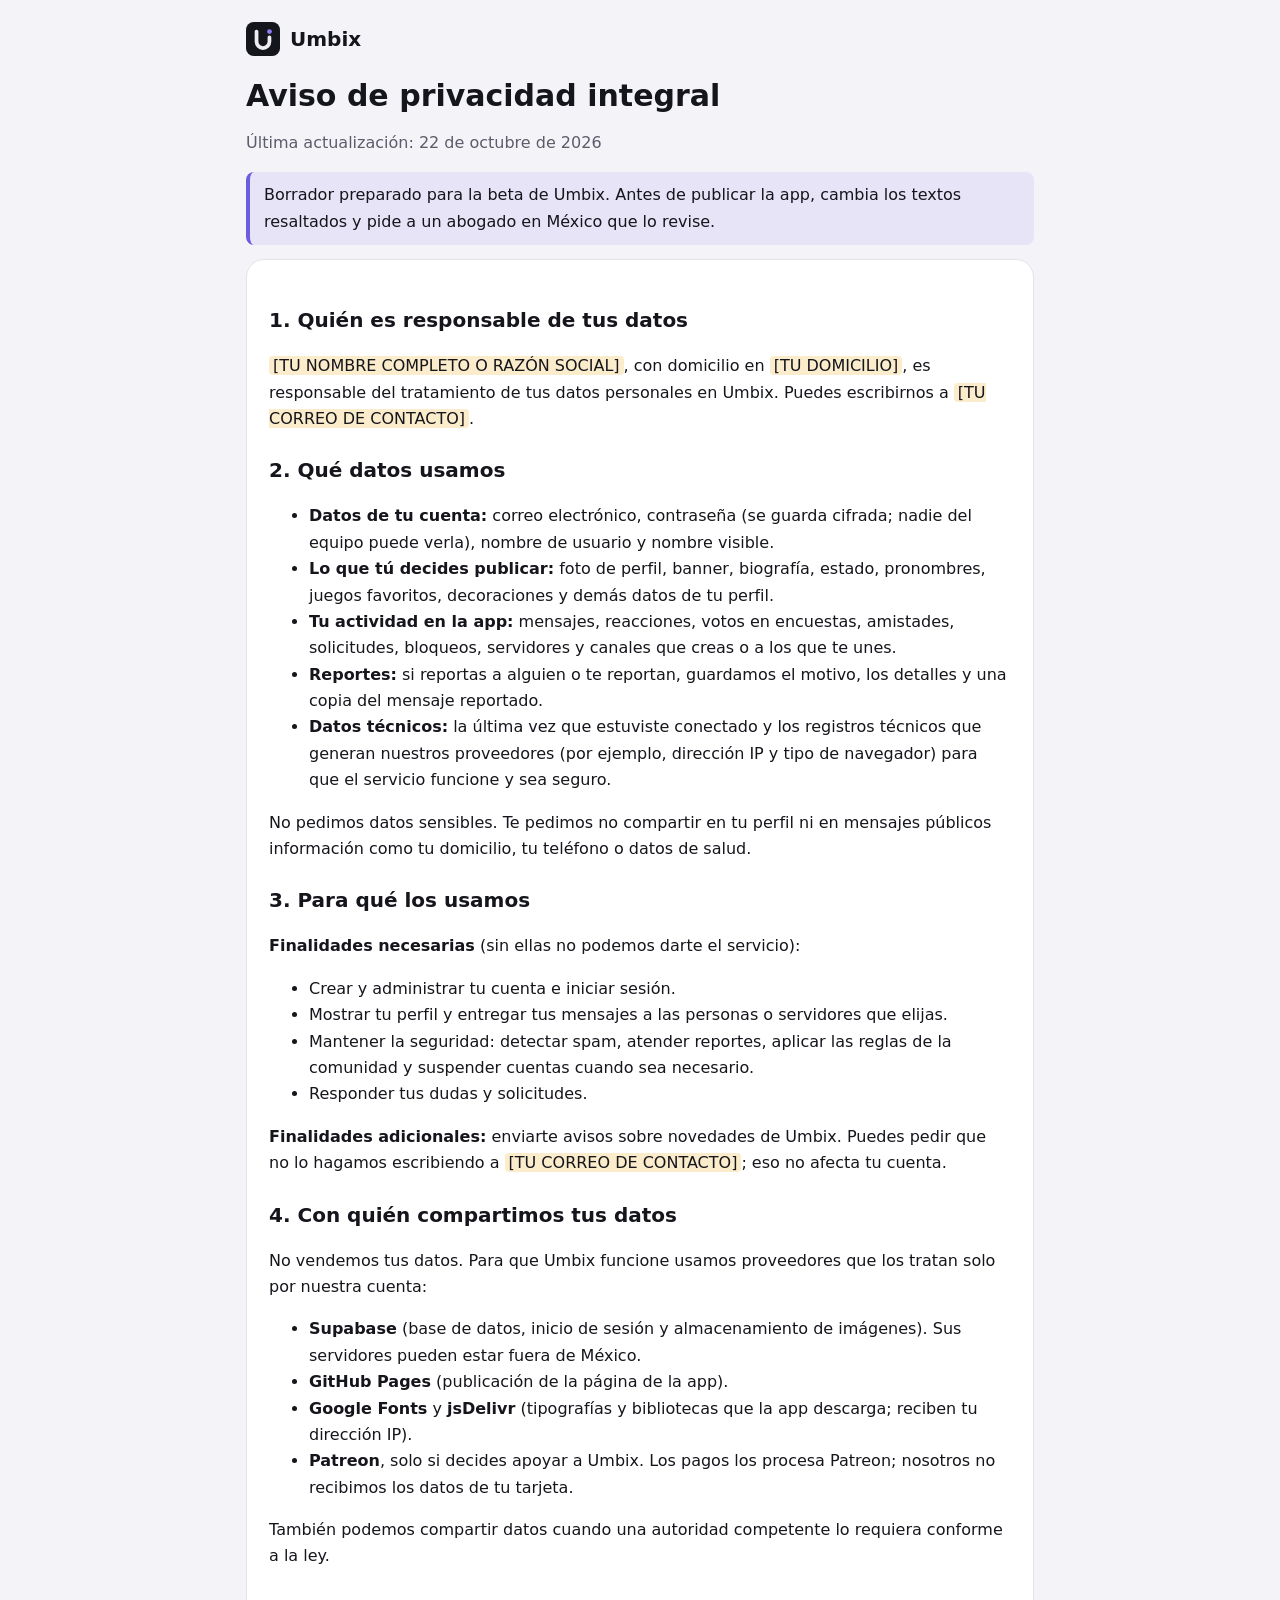
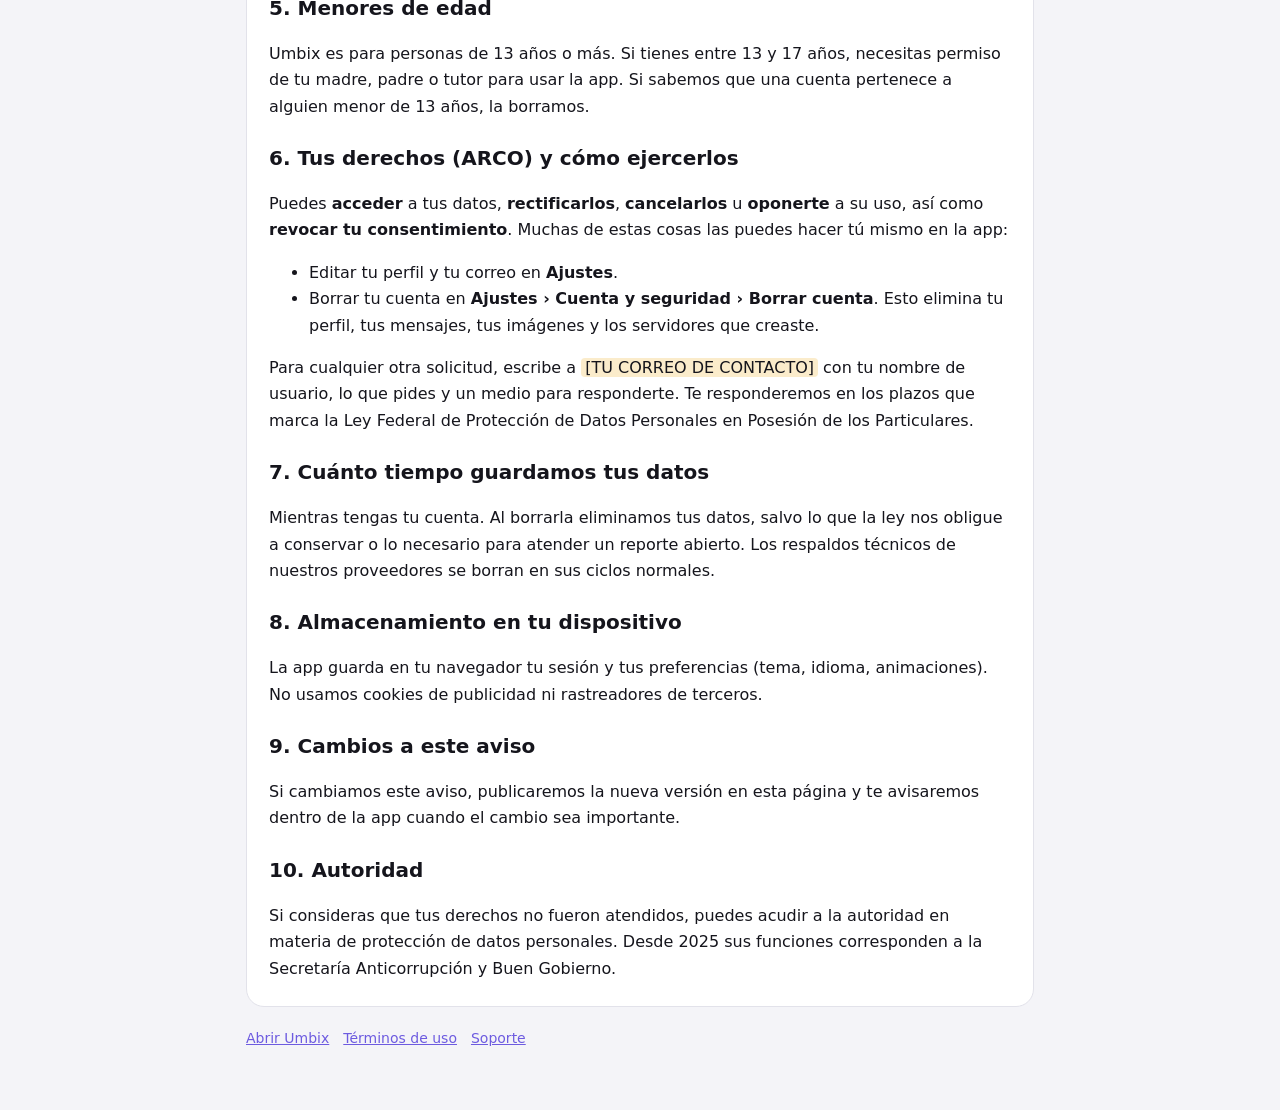
==== privacidad.html @ 5631374d "Add files via upload" ====
<!doctype html>
<html lang="es-MX">
<head>
<meta charset="utf-8">
<meta name="viewport" content="width=device-width,initial-scale=1">
<title>Aviso de privacidad · Umbix</title>
<link rel="icon" href="icon.svg">
<link rel="stylesheet" href="legal.css">
</head>
<body>
<header><a href="./"><img src="icon.svg" width="34" height="34" alt="">Umbix</a></header>
<main>
<h1>Aviso de privacidad integral</h1>
<p class="muted">Última actualización: 22 de octubre de 2026</p>
<div class="note">Borrador preparado para la beta de Umbix. Antes de publicar la app, cambia los textos resaltados y pide a un abogado en México que lo revise.</div>

<div class="card">
<h2>1. Quién es responsable de tus datos</h2>
<p><span class="ph">[TU NOMBRE COMPLETO O RAZÓN SOCIAL]</span>, con domicilio en <span class="ph">[TU DOMICILIO]</span>, es responsable del tratamiento de tus datos personales en Umbix. Puedes escribirnos a <span class="ph">[TU CORREO DE CONTACTO]</span>.</p>

<h2>2. Qué datos usamos</h2>
<ul>
<li><b>Datos de tu cuenta:</b> correo electrónico, contraseña (se guarda cifrada; nadie del equipo puede verla), nombre de usuario y nombre visible.</li>
<li><b>Lo que tú decides publicar:</b> foto de perfil, banner, biografía, estado, pronombres, juegos favoritos, decoraciones y demás datos de tu perfil.</li>
<li><b>Tu actividad en la app:</b> mensajes, reacciones, votos en encuestas, amistades, solicitudes, bloqueos, servidores y canales que creas o a los que te unes.</li>
<li><b>Reportes:</b> si reportas a alguien o te reportan, guardamos el motivo, los detalles y una copia del mensaje reportado.</li>
<li><b>Datos técnicos:</b> la última vez que estuviste conectado y los registros técnicos que generan nuestros proveedores (por ejemplo, dirección IP y tipo de navegador) para que el servicio funcione y sea seguro.</li>
</ul>
<p>No pedimos datos sensibles. Te pedimos no compartir en tu perfil ni en mensajes públicos información como tu domicilio, tu teléfono o datos de salud.</p>

<h2>3. Para qué los usamos</h2>
<p><b>Finalidades necesarias</b> (sin ellas no podemos darte el servicio):</p>
<ul>
<li>Crear y administrar tu cuenta e iniciar sesión.</li>
<li>Mostrar tu perfil y entregar tus mensajes a las personas o servidores que elijas.</li>
<li>Mantener la seguridad: detectar spam, atender reportes, aplicar las reglas de la comunidad y suspender cuentas cuando sea necesario.</li>
<li>Responder tus dudas y solicitudes.</li>
</ul>
<p><b>Finalidades adicionales:</b> enviarte avisos sobre novedades de Umbix. Puedes pedir que no lo hagamos escribiendo a <span class="ph">[TU CORREO DE CONTACTO]</span>; eso no afecta tu cuenta.</p>

<h2>4. Con quién compartimos tus datos</h2>
<p>No vendemos tus datos. Para que Umbix funcione usamos proveedores que los tratan solo por nuestra cuenta:</p>
<ul>
<li><b>Supabase</b> (base de datos, inicio de sesión y almacenamiento de imágenes). Sus servidores pueden estar fuera de México.</li>
<li><b>GitHub Pages</b> (publicación de la página de la app).</li>
<li><b>Google Fonts</b> y <b>jsDelivr</b> (tipografías y bibliotecas que la app descarga; reciben tu dirección IP).</li>
<li><b>Patreon</b>, solo si decides apoyar a Umbix. Los pagos los procesa Patreon; nosotros no recibimos los datos de tu tarjeta.</li>
</ul>
<p>También podemos compartir datos cuando una autoridad competente lo requiera conforme a la ley.</p>

<h2>5. Menores de edad</h2>
<p>Umbix es para personas de 13 años o más. Si tienes entre 13 y 17 años, necesitas permiso de tu madre, padre o tutor para usar la app. Si sabemos que una cuenta pertenece a alguien menor de 13 años, la borramos.</p>

<h2>6. Tus derechos (ARCO) y cómo ejercerlos</h2>
<p>Puedes <b>acceder</b> a tus datos, <b>rectificarlos</b>, <b>cancelarlos</b> u <b>oponerte</b> a su uso, así como <b>revocar tu consentimiento</b>. Muchas de estas cosas las puedes hacer tú mismo en la app:</p>
<ul>
<li>Editar tu perfil y tu correo en <b>Ajustes</b>.</li>
<li>Borrar tu cuenta en <b>Ajustes › Cuenta y seguridad › Borrar cuenta</b>. Esto elimina tu perfil, tus mensajes, tus imágenes y los servidores que creaste.</li>
</ul>
<p>Para cualquier otra solicitud, escribe a <span class="ph">[TU CORREO DE CONTACTO]</span> con tu nombre de usuario, lo que pides y un medio para responderte. Te responderemos en los plazos que marca la Ley Federal de Protección de Datos Personales en Posesión de los Particulares.</p>

<h2>7. Cuánto tiempo guardamos tus datos</h2>
<p>Mientras tengas tu cuenta. Al borrarla eliminamos tus datos, salvo lo que la ley nos obligue a conservar o lo necesario para atender un reporte abierto. Los respaldos técnicos de nuestros proveedores se borran en sus ciclos normales.</p>

<h2>8. Almacenamiento en tu dispositivo</h2>
<p>La app guarda en tu navegador tu sesión y tus preferencias (tema, idioma, animaciones). No usamos cookies de publicidad ni rastreadores de terceros.</p>

<h2>9. Cambios a este aviso</h2>
<p>Si cambiamos este aviso, publicaremos la nueva versión en esta página y te avisaremos dentro de la app cuando el cambio sea importante.</p>

<h2>10. Autoridad</h2>
<p>Si consideras que tus derechos no fueron atendidos, puedes acudir a la autoridad en materia de protección de datos personales. Desde 2025 sus funciones corresponden a la Secretaría Anticorrupción y Buen Gobierno.</p>
</div>
<nav class="foot"><a href="./">Abrir Umbix</a><a href="terminos.html">Términos de uso</a><a href="soporte.html">Soporte</a></nav>
</main>
</body>
</html>
---- legal.css ----
:root{--bg:#0B0B0F;--card:#15151C;--fg:#EDEDF2;--muted:#A0A0AE;--line:#2A2A35;--accent:#8B7CF6}
@media (prefers-color-scheme: light){:root:not([data-theme="dark"]){--bg:#F4F4F8;--card:#FFFFFF;--fg:#15151C;--muted:#5C5C6B;--line:#E2E2EA;--accent:#6D5BE0}}
*{box-sizing:border-box}
body{margin:0;background:var(--bg);color:var(--fg);font:16px/1.65 "Figtree",system-ui,-apple-system,"Segoe UI",sans-serif}
header{display:flex;align-items:center;gap:12px;max-width:820px;margin:0 auto;padding:22px 16px 6px}
header a{display:flex;align-items:center;gap:10px;color:inherit;text-decoration:none;font-weight:700;font-size:20px}
main{max-width:820px;margin:0 auto;padding:6px 16px 60px}
.card{background:var(--card);border:1px solid var(--line);border-radius:18px;padding:22px 22px 8px;margin:14px 0}
h1{font-size:30px;line-height:1.2;margin:10px 0 4px}
h2{font-size:20px;margin:22px 0 6px}
p,li{color:var(--fg)}
.muted{color:var(--muted)}
a{color:var(--accent)}
.note{border-left:4px solid var(--accent);background:color-mix(in srgb,var(--accent) 10%,transparent);padding:10px 14px;border-radius:8px;margin:12px 0}
.ph{background:color-mix(in srgb,#F0B232 25%,transparent);padding:0 4px;border-radius:4px}
nav.foot{display:flex;flex-wrap:wrap;gap:14px;margin-top:20px;font-size:14px}
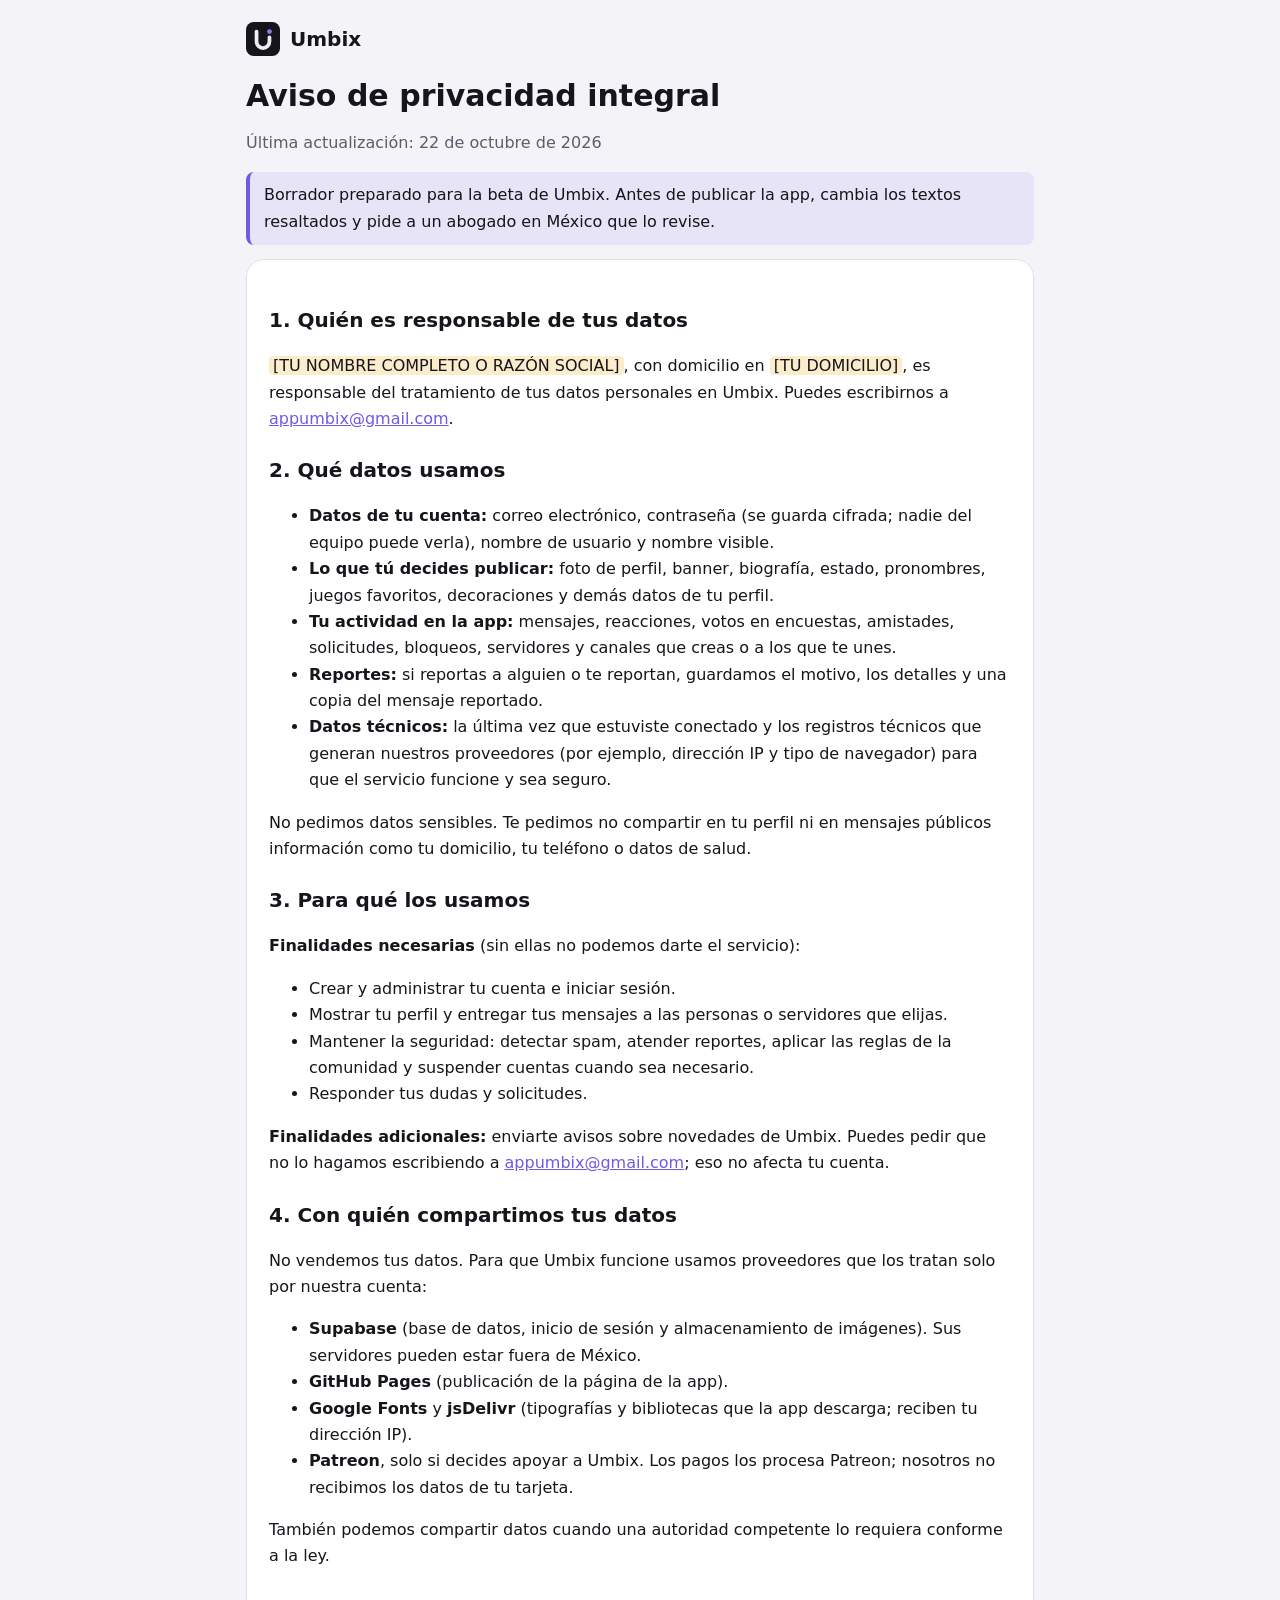
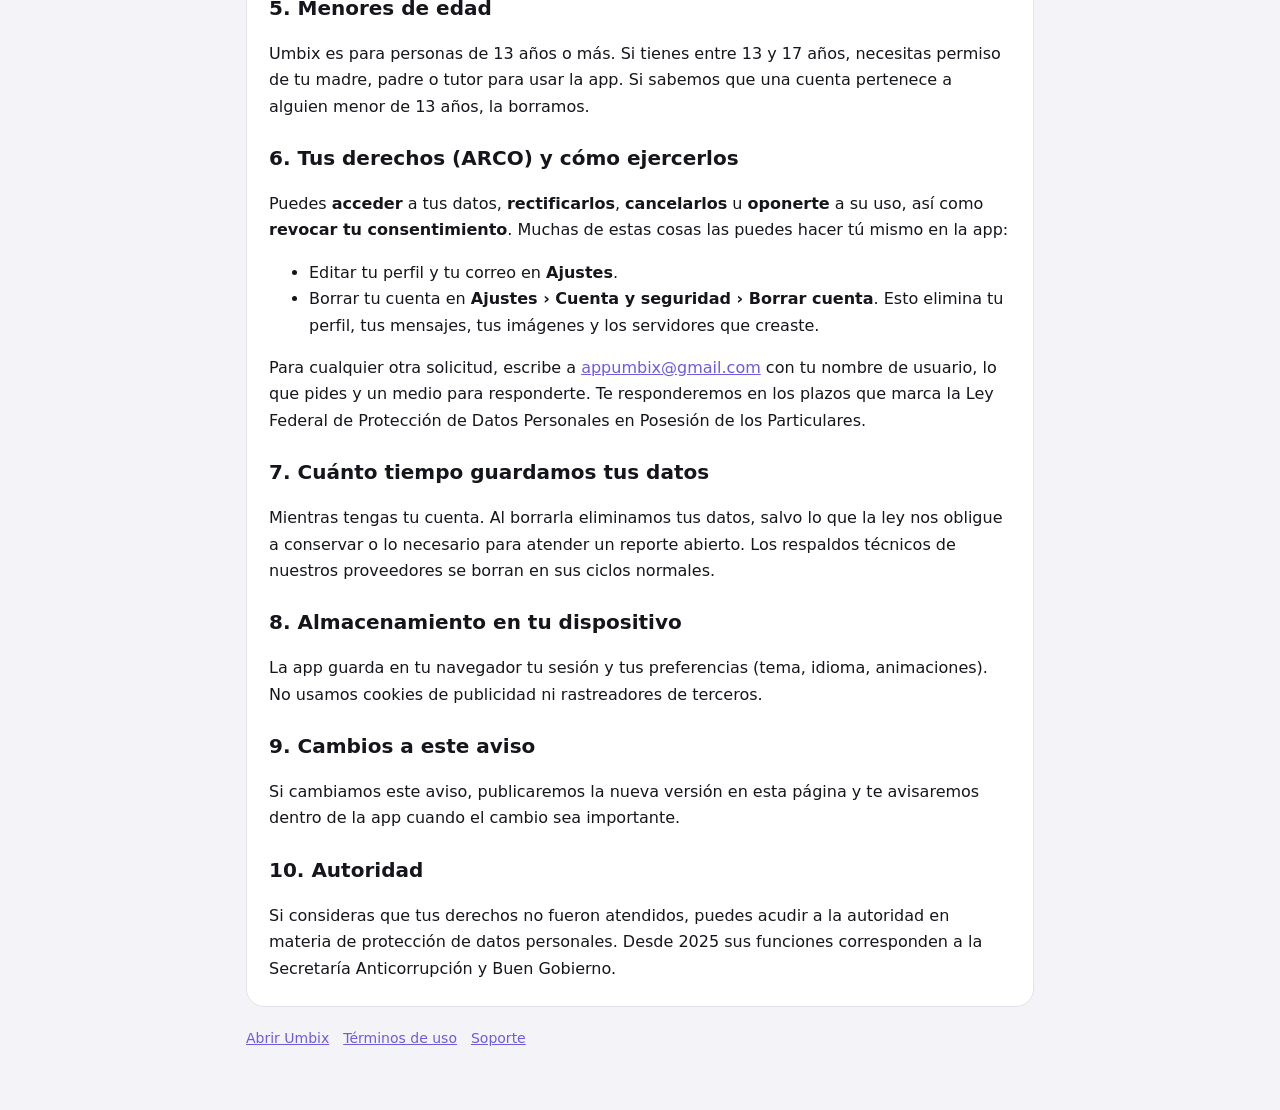
==== commit 05ec7f55: "Update privacidad.html" ====
--- a/privacidad.html
+++ b/privacidad.html
@@ -16,7 +16,7 @@
 
 <div class="card">
 <h2>1. Quién es responsable de tus datos</h2>
-<p><span class="ph">[TU NOMBRE COMPLETO O RAZÓN SOCIAL]</span>, con domicilio en <span class="ph">[TU DOMICILIO]</span>, es responsable del tratamiento de tus datos personales en Umbix. Puedes escribirnos a <span class="ph">[TU CORREO DE CONTACTO]</span>.</p>
+<p><span class="ph">[TU NOMBRE COMPLETO O RAZÓN SOCIAL]</span>, con domicilio en <span class="ph">[TU DOMICILIO]</span>, es responsable del tratamiento de tus datos personales en Umbix. Puedes escribirnos a <a href="mailto:appumbix@gmail.com">appumbix@gmail.com</a>.</p>
 
 <h2>2. Qué datos usamos</h2>
 <ul>
@@ -36,7 +36,7 @@
 <li>Mantener la seguridad: detectar spam, atender reportes, aplicar las reglas de la comunidad y suspender cuentas cuando sea necesario.</li>
 <li>Responder tus dudas y solicitudes.</li>
 </ul>
-<p><b>Finalidades adicionales:</b> enviarte avisos sobre novedades de Umbix. Puedes pedir que no lo hagamos escribiendo a <span class="ph">[TU CORREO DE CONTACTO]</span>; eso no afecta tu cuenta.</p>
+<p><b>Finalidades adicionales:</b> enviarte avisos sobre novedades de Umbix. Puedes pedir que no lo hagamos escribiendo a <a href="mailto:appumbix@gmail.com">appumbix@gmail.com</a>; eso no afecta tu cuenta.</p>
 
 <h2>4. Con quién compartimos tus datos</h2>
 <p>No vendemos tus datos. Para que Umbix funcione usamos proveedores que los tratan solo por nuestra cuenta:</p>
@@ -57,7 +57,7 @@
 <li>Editar tu perfil y tu correo en <b>Ajustes</b>.</li>
 <li>Borrar tu cuenta en <b>Ajustes › Cuenta y seguridad › Borrar cuenta</b>. Esto elimina tu perfil, tus mensajes, tus imágenes y los servidores que creaste.</li>
 </ul>
-<p>Para cualquier otra solicitud, escribe a <span class="ph">[TU CORREO DE CONTACTO]</span> con tu nombre de usuario, lo que pides y un medio para responderte. Te responderemos en los plazos que marca la Ley Federal de Protección de Datos Personales en Posesión de los Particulares.</p>
+<p>Para cualquier otra solicitud, escribe a <a href="mailto:appumbix@gmail.com">appumbix@gmail.com</a> con tu nombre de usuario, lo que pides y un medio para responderte. Te responderemos en los plazos que marca la Ley Federal de Protección de Datos Personales en Posesión de los Particulares.</p>
 
 <h2>7. Cuánto tiempo guardamos tus datos</h2>
 <p>Mientras tengas tu cuenta. Al borrarla eliminamos tus datos, salvo lo que la ley nos obligue a conservar o lo necesario para atender un reporte abierto. Los respaldos técnicos de nuestros proveedores se borran en sus ciclos normales.</p>
